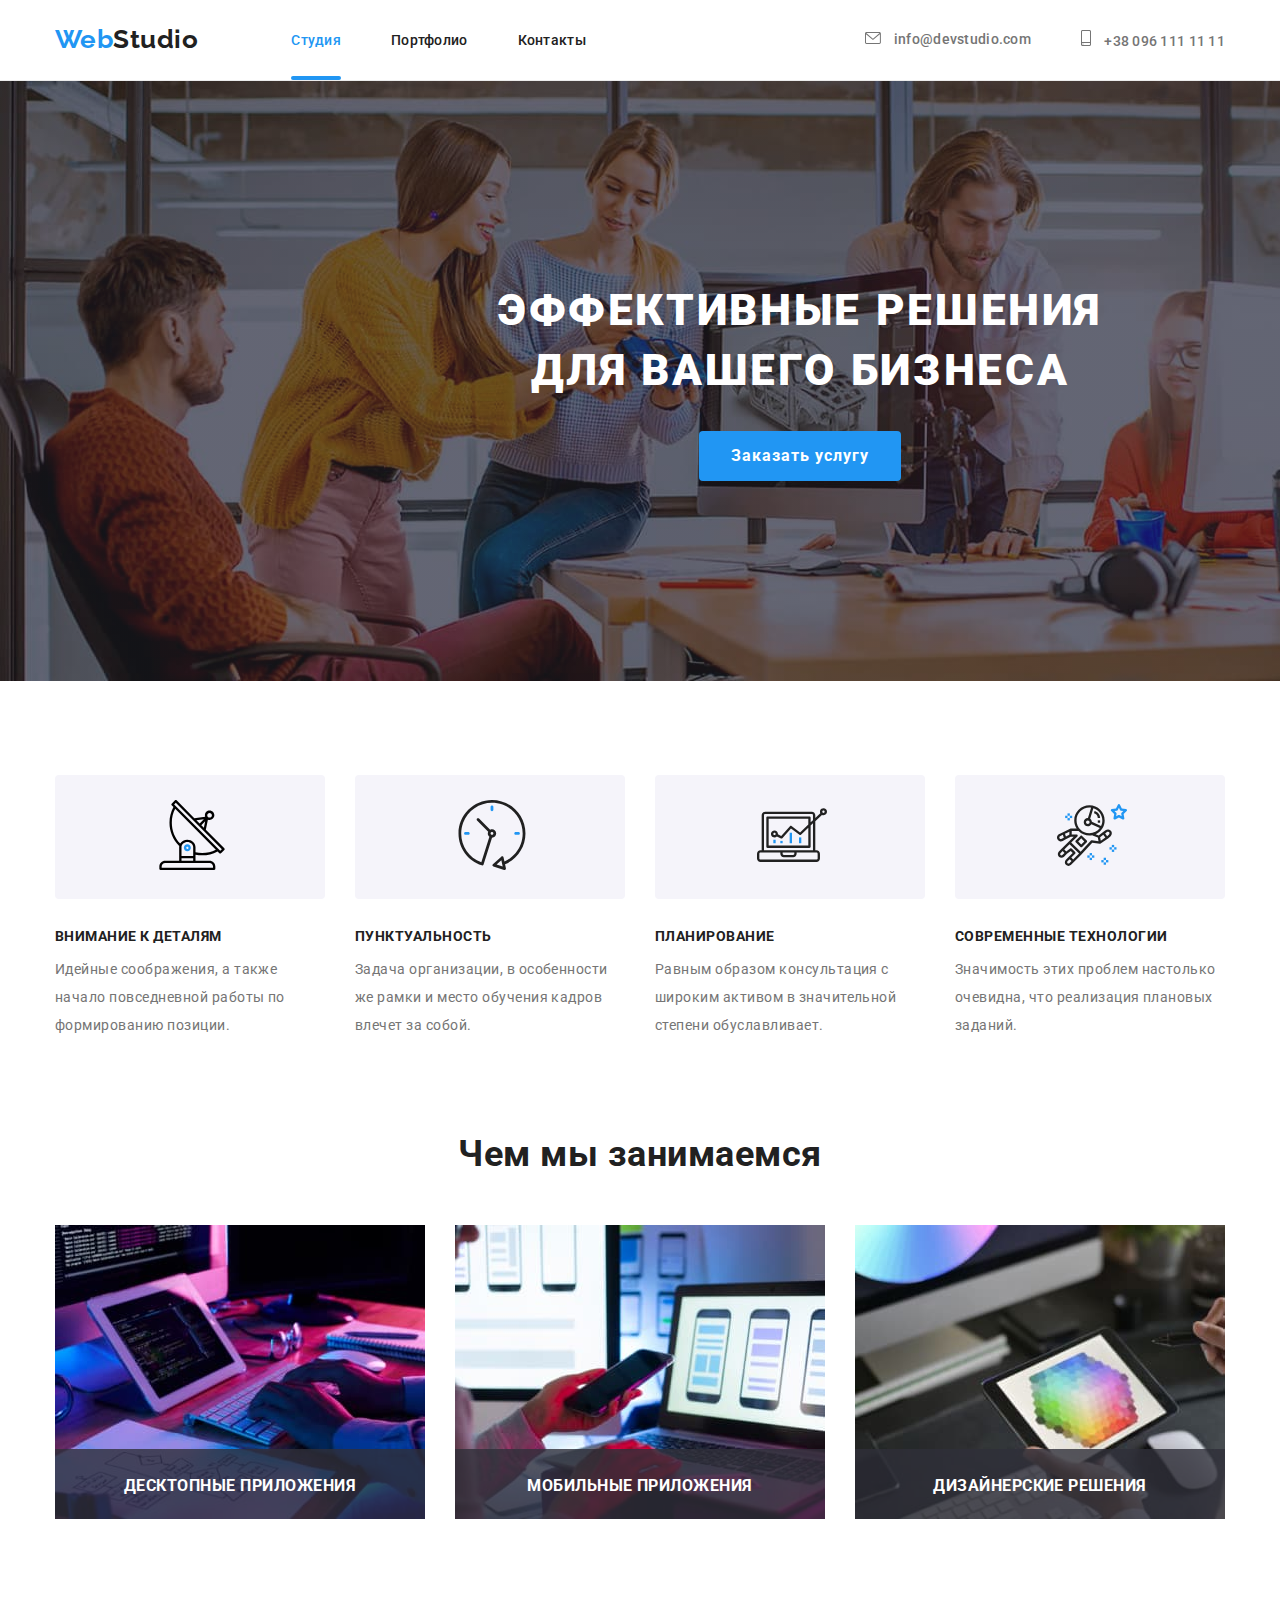
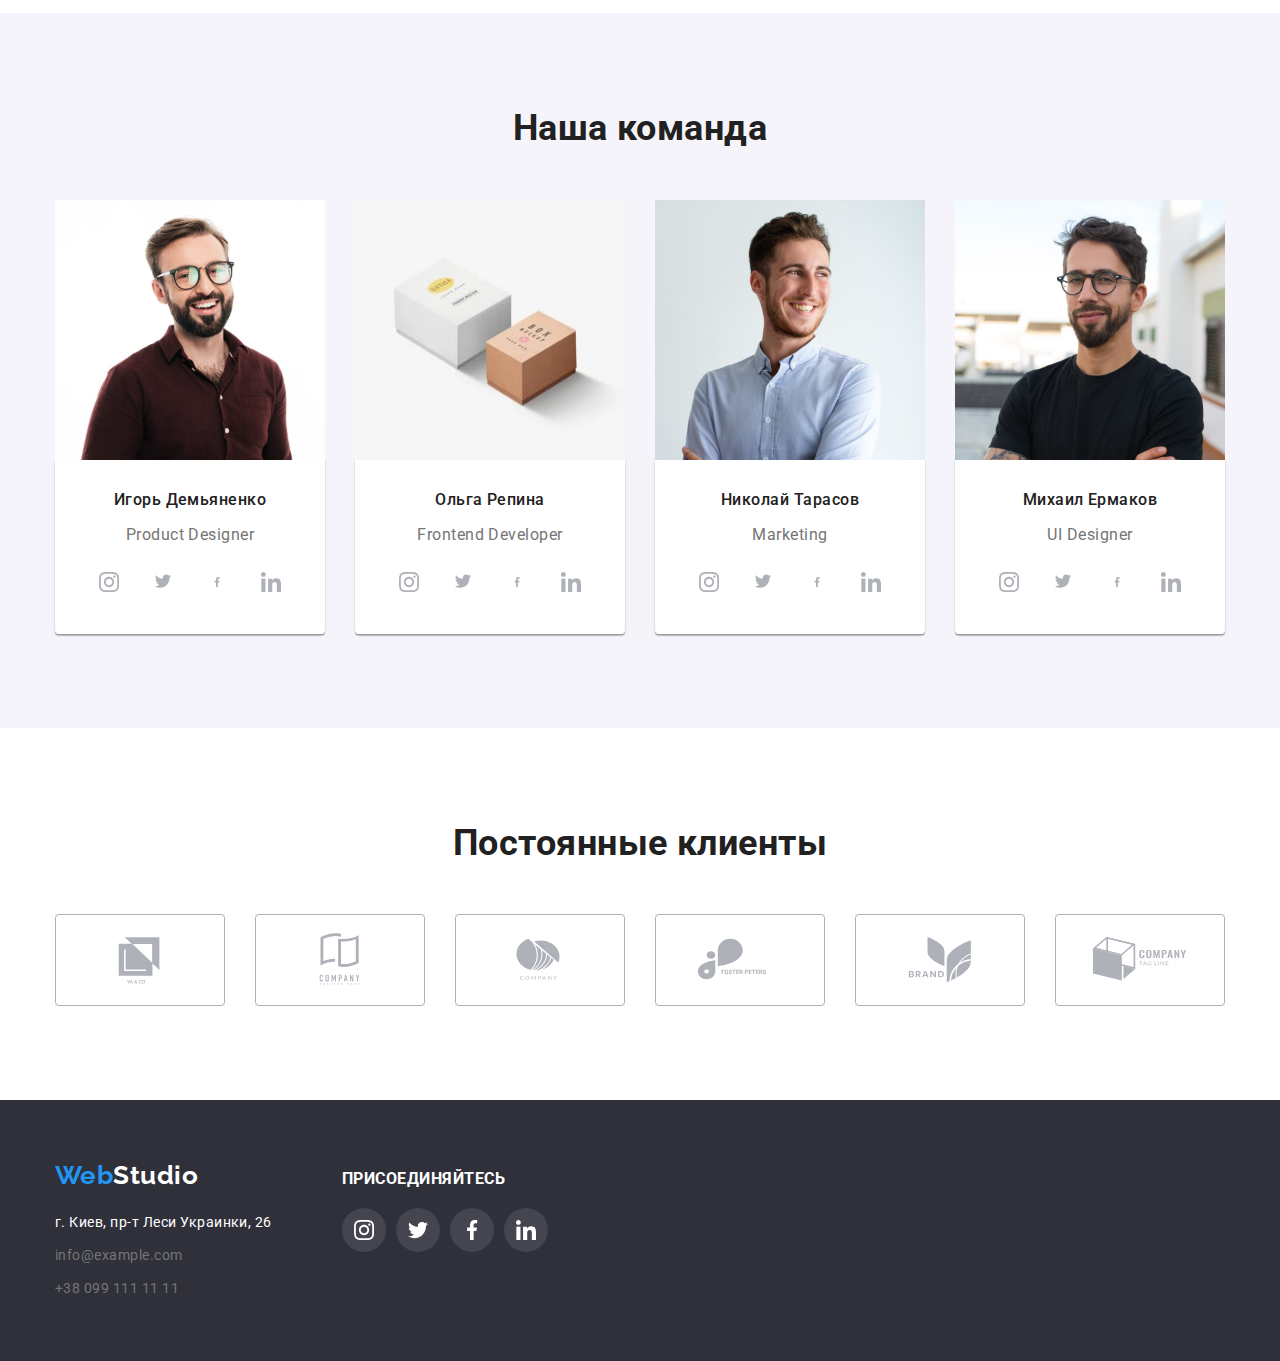
==== index.html @ 7cf3103c "Begin h/w5" ====
<!DOCTYPE html>
<html lang="ru">
  <head>
    <meta charset="UTF-8" />
    <meta http-equiv="X-UA-Compatible" content="IE=edge" />
    <meta name="viewport" content="width=device-width, initial-scale=1.0" />
    <title>Студия</title>
    <link rel="preconnect" href="https://fonts.googleapis.com" />
    <link rel="preconnect" href="https://fonts.gstatic.com" crossorigin />
    <link
      href="https://fonts.googleapis.com/css2?family=Raleway:wght@700&family=Roboto:wght@400;500;700;900&display=swap"
      rel="stylesheet"
    />
    <link
      rel="stylesheet"
      href="https://cdn.jsdelivr.net/npm/modern-normalize@1.1.0/modern-normalize.min.css"
    />
    <link rel="stylesheet" href="./css/styles.css" />
  </head>
  <body class="page">
    <!-- Шапка -->
    <header class="page-header">
      <div class="container header-content">
        <a lang="en" href="./index.html" class="logo"
          >Web<span class="logo-header">Studio</span></a
        >
        <nav class="main-nav">
          <ul class="site-nav">
            <li class="item">
              <a href="./index.html" class="link animation current">Студия</a>
            </li>
            <li class="item">
              <a href="./portfolio.html" class="link animation">Портфолио</a>
            </li>
            <li class="item"><a href="" class="link animation">Контакты</a></li>
          </ul>
        </nav>
        <ul class="contacts list">
          <li class="item">
            <a
              href="mailto:info@devstudio.com"
              class="contacts-header animation"
            >
              <svg class="contacts-header-svg" width="16" height="12">
                <use
                  href="./images/svg/symbol-defs.svg#icon-envelope-hover-1"
                ></use>
              </svg>
              info@devstudio.com</a
            >
          </li>
          <li class="item contacts-link">
            <a href="tel:+380961111111" class="contacts-header animation">
              <svg class="contacts-header-svg" width="10" height="16">
                <use href="images/svg/symbol-defs.svg#icon-smartphone-1"></use>
              </svg>
              +38 096 111 11 11</a
            >
          </li>
        </ul>
      </div>
    </header>
    <main>
      <section class="section hero">
        <div class="container container-hero">
          <h1 class="hero-title">
            Эффективные решения <br />
            для вашего бизнеса
          </h1>
          <button type="button" class="button primary">Заказать услугу</button>
        </div>
      </section>
      <section class="section section-features">
        <div class="container">
          <h2 class="section-title visually-hidden">Чем мы занимаемся</h2>
          <ul class="features-list">
            <li class="features-list-item">
              <div class="features-icon">
                <svg class="features-icon-image">
                  <use href="./images/svg/symbol-defs.svg#icon-antenna-1"></use>
                </svg>
              </div>
              <h3 class="features-title">Внимание к деталям</h3>
              <p class="features-description">
                Идейные соображения, а также начало повседневной работы по
                формированию позиции.
              </p>
            </li>
            <li class="features-list-item">
              <div class="features-icon">
                <svg class="features-icon-image">
                  <use href="./images/svg/symbol-defs.svg#icon-clock-1"></use>
                </svg>
              </div>
              <h3 class="features-title">Пунктуальность</h3>
              <p class="features-description">
                Задача организации, в особенности же рамки и место обучения
                кадров влечет за собой.
              </p>
            </li>
            <li class="features-list-item">
              <div class="features-icon">
                <svg class="features-icon-image">
                  <use href="./images/svg/symbol-defs.svg#icon-diagram-1"></use>
                </svg>
              </div>
              <h3 class="features-title">Планирование</h3>
              <p class="features-description">
                Равным образом консультация с широким активом в значительной
                степени обуславливает.
              </p>
            </li>
            <li class="features-list-item">
              <div class="features-icon">
                <svg class="features-icon-image">
                  <use
                    href="./images/svg/symbol-defs.svg#icon-astronaut-1"
                  ></use>
                </svg>
              </div>
              <h3 class="features-title">Современные технологии</h3>
              <p class="features-description">
                Значимость этих проблем настолько очевидна, что реализация
                плановых заданий.
              </p>
            </li>
          </ul>
        </div>
      </section>
      <section class="section">
        <div class="container">
          <h2 class="section-title">Чем мы занимаемся</h2>
          <ul class="images-list">
            <li class="images-list-item">
              <img
                src="./images/jpeg/img.jpg"
                alt="Печать на клавиатуре"
                width="370"
                height="294"
              />
              <p class="images-list-description">Десктопные приложения</p>
            </li>
            <li class="images-list-item">
              <img
                src="./images/jpeg/img(1).jpg"
                alt="Айфон"
                width="370"
                height="294"
              />
              <p class="images-list-description">Мобильные приложения</p>
            </li>
            <li class="images-list-item">
              <img
                src="./images/jpeg/img(2).jpg"
                alt="Айпад"
                width="370"
                height="294"
              />
              <p class="images-list-description">Дизайнерские решения</p>
            </li>
          </ul>
        </div>
      </section>
      <section class="section section-workers">
        <div class="container">
          <h2 class="section-title">Наша команда</h2>
          <ul class="team-list">
            <li class="team-list-item">
              <img
                src="./images/jpeg/img(3).jpg"
                alt="Фото мужчины"
                width="270"
              />
              <div class="team-item">
                <h3 class="team-title">Игорь Демьяненко</h3>
                <p class="team-description">Product Designer</p>
                <ul class="socials-list">
                  <li class="socials-item">
                    <a class="socials-link" href="">
                      <svg
                        class="socials-description animation"
                        width="20"
                        height="20"
                      >
                        <use
                          href="images/svg/symbol-defs.svg#icon-instagram-2"
                        ></use>
                      </svg>
                    </a>
                  </li>
                  <li class="socials-item">
                    <a class="socials-link" href="">
                      <svg
                        class="socials-description animation"
                        width="20"
                        height="16.25"
                      >
                        <use
                          href="images/svg/symbol-defs.svg#icon-twitter-1"
                        ></use>
                      </svg>
                    </a>
                  </li>
                  <li class="socials-item">
                    <a class="socials-link" href="">
                      <svg
                        class="socials-description animation"
                        width="10"
                        height="20"
                      >
                        <use
                          href="images/svg/symbol-defs.svg#icon-facebook-1"
                        ></use>
                      </svg>
                    </a>
                  </li>
                  <li class="socials-item">
                    <a class="socials-link" href="">
                      <svg
                        class="socials-description animation"
                        width="20"
                        height="20"
                      >
                        <use
                          href="images/svg/symbol-defs.svg#icon-linkedin-1"
                        ></use>
                      </svg>
                    </a>
                  </li>
                </ul>
              </div>
            </li>
            <li class="team-list-item">
              <img
                src="./images/jpeg/img4.jpg"
                alt="Фото женщины"
                width="270"
                height="260"
              />
              <div class="team-item">
                <h3 class="team-title">Ольга Репина</h3>
                <p class="team-description">Frontend Developer</p>
                <ul class="socials-list">
                  <li class="socials-item">
                    <a class="socials-link" href="">
                      <svg
                        class="socials-description animation"
                        width="20"
                        height="20"
                      >
                        <use
                          href="images/svg/symbol-defs.svg#icon-instagram-2"
                        ></use>
                      </svg>
                    </a>
                  </li>
                  <li class="socials-item">
                    <a class="socials-link" href="">
                      <svg
                        class="socials-description animation"
                        width="20"
                        height="16.25"
                      >
                        <use
                          href="images/svg/symbol-defs.svg#icon-twitter-1"
                        ></use>
                      </svg>
                    </a>
                  </li>
                  <li class="socials-item">
                    <a class="socials-link" href="">
                      <svg
                        class="socials-description animation"
                        width="10"
                        height="20"
                      >
                        <use
                          href="images/svg/symbol-defs.svg#icon-facebook-1"
                        ></use>
                      </svg>
                    </a>
                  </li>
                  <li class="socials-item">
                    <a class="socials-link" href="">
                      <svg
                        class="socials-description animation"
                        width="20"
                        height="20"
                      >
                        <use
                          href="images/svg/symbol-defs.svg#icon-linkedin-1"
                        ></use>
                      </svg>
                    </a>
                  </li>
                </ul>
              </div>
            </li>
            <li class="team-list-item">
              <img
                src="./images/jpeg/img(5).jpg"
                alt="Фото мужчины"
                width="270"
              />
              <div class="team-item">
                <h3 class="team-title">Николай Тарасов</h3>
                <p class="team-description">Marketing</p>
                <ul class="socials-list">
                  <li class="socials-item">
                    <a class="socials-link" href="">
                      <svg
                        class="socials-description animation"
                        width="20"
                        height="20"
                      >
                        <use
                          href="images/svg/symbol-defs.svg#icon-instagram-2"
                        ></use>
                      </svg>
                    </a>
                  </li>
                  <li class="socials-item">
                    <a class="socials-link" href="">
                      <svg
                        class="socials-description animation"
                        width="20"
                        height="16.25"
                      >
                        <use
                          href="images/svg/symbol-defs.svg#icon-twitter-1"
                        ></use>
                      </svg>
                    </a>
                  </li>
                  <li class="socials-item">
                    <a class="socials-link" href="">
                      <svg
                        class="socials-description animation"
                        width="10"
                        height="20"
                      >
                        <use
                          href="images/svg/symbol-defs.svg#icon-facebook-1"
                        ></use>
                      </svg>
                    </a>
                  </li>
                  <li class="socials-item">
                    <a class="socials-link" href="">
                      <svg
                        class="socials-description animation"
                        width="20"
                        height="20"
                      >
                        <use
                          href="images/svg/symbol-defs.svg#icon-linkedin-1"
                        ></use>
                      </svg>
                    </a>
                  </li>
                </ul>
              </div>
            </li>
            <li class="team-list-item">
              <img
                src="./images/jpeg/img(6).jpg"
                alt="Фото мужчины"
                width="270"
              />
              <div class="team-item">
                <h3 class="team-title">Михаил Ермаков</h3>
                <p class="team-description">UI Designer</p>
                <ul class="socials-list">
                  <li class="socials-item">
                    <a class="socials-link" href="">
                      <svg
                        class="socials-description animation"
                        width="20"
                        height="20"
                      >
                        <use
                          href="images/svg/symbol-defs.svg#icon-instagram-2"
                        ></use>
                      </svg>
                    </a>
                  </li>
                  <li class="socials-item">
                    <a class="socials-link" href="">
                      <svg
                        class="socials-description animation"
                        width="20"
                        height="16.25"
                      >
                        <use
                          href="images/svg/symbol-defs.svg#icon-twitter-1"
                        ></use>
                      </svg>
                    </a>
                  </li>
                  <li class="socials-item">
                    <a class="socials-link" href="">
                      <svg
                        class="socials-description animation"
                        width="10"
                        height="20"
                      >
                        <use
                          href="images/svg/symbol-defs.svg#icon-facebook-1"
                        ></use>
                      </svg>
                    </a>
                  </li>
                  <li class="socials-item">
                    <a class="socials-link" href="">
                      <svg
                        class="socials-description animation"
                        width="20"
                        height="20"
                      >
                        <use
                          href="images/svg/symbol-defs.svg#icon-linkedin-1"
                        ></use>
                      </svg>
                    </a>
                  </li>
                </ul>
              </div>
            </li>
          </ul>
        </div>
      </section>
      <section class="section section-clients">
        <div class="container">
          <h2 class="section-title">Постоянные клиенты</h2>
          <ul class="clients-list">
            <li class="clients-item">
              <svg class="clients-item-logo animation">
                <use href="./images/svg/symbol-defs.svg#icon-Logo"></use>
              </svg>
            </li>
            <li class="clients-item">
              <svg class="clients-item-logo animation">
                <use href="./images/svg/symbol-defs.svg#icon-Logo-2"></use>
              </svg>
            </li>
            <li class="clients-item">
              <svg class="clients-item-logo animation">
                <use href="./images/svg/symbol-defs.svg#icon-Logo-3"></use>
              </svg>
            </li>
            <li class="clients-item">
              <svg class="clients-item-logo animation">
                <use href="./images/svg/symbol-defs.svg#icon-Logo-4"></use>
              </svg>
            </li>
            <li class="clients-item">
              <svg class="clients-item-logo animation">
                <use href="./images/svg/symbol-defs.svg#icon-Logo-5"></use>
              </svg>
            </li>
            <li class="clients-item">
              <svg class="clients-item-logo animation">
                <use href="./images/svg/symbol-defs.svg#icon-Logo-6"></use>
              </svg>
            </li>
          </ul>
        </div>
      </section>
    </main>
    <footer class="page-footer">
      <div class="container footer-container">
        <div class="footer-adress">
          <a lang="en" href="./index.html" class="logo"
            >Web<span class="logo-footer-item">Studio</span></a
          >
          <address>
            <ul class="contacts">
              <li class="contacts-footer-item">
                <a href="" class="contacts-footer animation">
                  <span class="contacts-adress"
                    >г. Киев, пр-т Леси Украинки, 26</span
                  >
                </a>
              </li>
              <li class="contacts-footer-item">
                <a
                  href="mailto:info@example.com"
                  class="contacts-footer animation"
                  >info@example.com</a
                >
              </li>
              <li class="contacts-footer-item">
                <a href="tel:+380991111111" class="contacts-footer animation"
                  >+38 099 111 11 11</a
                >
              </li>
            </ul>
          </address>
        </div>
        <div class="footer-socials">
          <p class="footer-accession">присоединяйтесь</p>
          <ul class="acession-list">
            <li class="acession-list-item">
              <a class="footer-accession-link animation" href="">
                <svg class="acession-list-icon">
                  <use href="images/svg/symbol-defs.svg#icon-instagram-2"></use>
                </svg>
              </a>
            </li>
            <li class="acession-list-item">
              <a class="footer-accession-link animation" href="">
                <svg class="acession-list-icon">
                  <use href="images/svg/symbol-defs.svg#icon-twitter-1"></use>
                </svg>
              </a>
            </li>
            <li class="acession-list-item">
              <a class="footer-accession-link animation" href="">
                <svg class="acession-list-icon">
                  <use href="images/svg/symbol-defs.svg#icon-facebook-1"></use>
                </svg>
              </a>
            </li>
            <li class="acession-list-item">
              <a class="footer-accession-link animation" href="">
                <svg class="acession-list-icon">
                  <use href="images/svg/symbol-defs.svg#icon-linkedin-1"></use>
                </svg>
              </a>
            </li>
          </ul>
        </div>
      </div>
    </footer>
  </body>
</html>
---- css/styles.css ----
/* цвет основного текста #212121 */
/* цвет вторичного текста #757575 */
/* акцент #2196F3 */
/* белый #FFFFFF */
/* цвет фона основной #E5E5E5 */
/* цвет фона вторичный #FFFFFF #2F303A */

:root {
  /* Цвет текста */
  --primary-text-color: #212121;
  --secondary-text-color: #757575;
  --acent-color: #2196f3;
  --primary-white-color: #ffffff;
  /* Цвет фона */
  --primary-bg-color: #e5e5e5;
  --secondary-bg-color: #2f303a;
  --additional-bg-color: #f5f4fa;
  --gradient-color: rgba(47, 48, 58, 0.4);
  --description-bg-color: rgba(47, 48, 58, 0.8);
  --over-bg-color: rgba(33, 150, 243, 0.9);
  /* Цвет кнопок */
  --button-bg-color: #f5f4fa;
  --primary-btn-color: #212121;
  --btn-white-color: #ffffff;
  --btn-acent-color: #2196f3;
  /* Текст */
  --main-font: Roboto, sans-serif;
  --logo-font: Raleway, sans-serif;
  /* цвет иконок */
  --icon-color: #afb1b8;
  --acession-bg-color: rgba(255, 255, 255, 0.1);
}
*,
*::before,
*::after {
  box-sizing: border-box;
}
body {
  color: var(--primary-text-color);
  font-family: var(--main-font);
  letter-spacing: 0.03em;
}
/* Утилиты */
ul {
  list-style: none;
  margin: 0;
  padding: 0;
}
h1,
h2,
h3,
h4,
h5,
h6,
p {
  margin-top: 0;
}
img {
  display: block;
  max-width: 100%;
}
.container {
  width: 1200px;
  padding: 0 15px;
  margin: 0 auto;
  /* outline: 1px solid red; */
}
.visually-hidden {
  position: fixed;
  transform: scale(0);
}
.section {
  padding-top: 94px;
  padding-bottom: 94px;
}
.animation {
  transition-property: transform, opacity, color, fill, box-shadow,
    background-color, border-color;
  transition-duration: 250ms;
  transition-timing-function: cubic-bezier(0.4, 0, 0.2, 1);
}
/* Header */
.header-content {
  display: flex;
  align-items: center;
}
.page-header {
  background-color: var(--primary-white-color);
  border-bottom: 1px solid #ececec;
}

.main-nav {
  display: flex;
}

.logo {
  color: var(--acent-color);
  font-family: var(--logo-font);
  font-weight: bold;
  font-size: 26px;
  line-height: 1.2;
  text-decoration: none;
}
.logo:hover,
.logo:focus {
  color: var(--acent-color);
}
.logo-header {
  color: var(--primary-text-color);
}
/* Navigation */
.site-nav {
  display: flex;
  margin-left: 93px;
}
.site-nav .item {
  margin-right: 50px;
}
.site-nav .item:last-child {
  margin-right: 0;
}
.site-nav .link {
  position: relative;
  display: block;
  padding: 32px 0;

  color: var(--primary-text-color);
  font-weight: 500;
  font-size: 14px;
  line-height: 1.15;
  letter-spacing: 0.02em;
  text-decoration: none;
}

.site-nav .link.current::after {
  content: "";
  position: absolute;
  left: 0;
  bottom: 0;
  display: block;

  width: 100%;
  height: 4px;

  background-color: var(--acent-color);
  border-radius: 4px;
}
.site-nav .link:hover,
.site-nav .link:focus,
.site-nav .link.current {
  color: var(--acent-color);
}

/* Сontacts */
.contacts.list {
  display: flex;
  margin-left: auto;
}
.contacts .item + .item {
  margin-left: 50px;
}
.contacts a {
  color: var(--secondary-text-color);
  text-decoration: none;
}
.contacts a:hover,
.contacts a:focus {
  color: var(--acent-color);
  fill: var(--acent-color);
}
.contacts-header {
  font-weight: 500;
  font-size: 14px;
  line-height: 1.15;
  letter-spacing: 0.02em;
}
.contacts-header-svg {
  margin-right: 10px;
  fill: var(--secondary-text-color);
}
.contacts-header-svg:hover,
.contacts-header-svg:focus {
  color: var(--acent-color);
  fill: var(--acent-color);
}

/* Hero */
.hero {
  padding: 200px 0;
  background-color: var(--secondary-bg-color);
  text-align: center;
  width: 1600px;
  margin-left: auto;
  margin-right: auto;
  background-image: linear-gradient(
      var(--gradient-color),
      var(--gradient-color)
    ),
    url(../images/jpeg/Imgbg\(1\).jpg);
  background-repeat: no-repeat;
  background-position: center;
}

.hero-title {
  margin-bottom: 30px;
  color: var(--primary-white-color);
  font-weight: 900;
  font-size: 44px;
  line-height: 1.36;
  text-align: center;
  letter-spacing: 0.06em;
  text-transform: uppercase;
}
/* What we do */
.section-features {
  padding-bottom: 0;
}
.features-list {
  display: flex;
}
.features-icon {
  display: block;
  padding: 25px 102px;
  margin-bottom: 30px;
  background-color: var(--additional-bg-color);
  border-radius: 4px;
}
.features-icon-image {
  width: 70px;
  height: 70px;
}
.features-list-item {
  width: 270px;
  margin-right: 30px;
  margin-bottom: 0;
}

.features-list-item:nth-child(4n) {
  margin-right: 0;
}

.section-title {
  margin-bottom: 50px;
  color: var(--primary-text-color);
  font-weight: bold;
  font-size: 36px;
  line-height: 1.17;
  text-align: center;
}
.features-title {
  margin-bottom: 10px;
  color: var(--primary-text-color);
  font-weight: bold;
  font-size: 14px;
  line-height: 1.14;
  text-transform: uppercase;
}
.features-description {
  margin-bottom: 0;
  line-height: 2;
  font-size: 14px;
  color: var(--secondary-text-color);
}
/* Images */
.images-list {
  display: flex;
}
.images-list-item {
  position: relative;
  margin-right: 30px;
}
.images-list-item:nth-child(3n) {
  margin-right: 0;
}

.images-list-description {
  position: absolute;
  bottom: 0;
  left: 0;

  padding: 27px 0;
  text-align: center;
  margin: 0;

  width: 370px;
  height: 70px;
  font-weight: 700;
  font-size: 16px;
  line-height: 1.19;
  text-transform: uppercase;

  color: var(--primary-white-color);
  background-color: var(--description-bg-color);
}
/* Team */
.section-workers {
  background-color: var(--additional-bg-color);
}
.team-list {
  display: flex;
}

.team-list-item {
  width: 270px;
  margin-right: 30px;
  background-color: var(--primary-white-color);
  text-align: center;
}

.team-list-item:nth-child(4n) {
  margin-right: 0;
}
.team-item {
  padding-top: 30px;
  padding-bottom: 30px;
  box-shadow: 0px 1px 3px rgba(0, 0, 0, 0.12), 0px 1px 1px rgba(0, 0, 0, 0.14),
    0px 2px 1px rgba(0, 0, 0, 0.2);
  border-radius: 0px 0px 4px 4px;
}

.team-title {
  margin-bottom: 10px;

  color: var(--primary-text-color);
  font-weight: 500;
  font-size: 16px;
  line-height: 1.19;
}
.team-description {
  margin: 16px;
  color: var(--secondary-text-color);
  font-size: 16px;
  line-height: 1.19;
}
.socials-list {
  display: flex;
  justify-content: center;
}
.socials-item:not(:last-child) {
  margin-right: 10px;
}
.socials-link {
  width: 44px;
  height: 44px;
  display: flex;
  justify-content: center;
  align-items: center;
  border-radius: 50%;
}
.socials-link:hover,
.socials-link:focus {
  background-color: var(--acent-color);
}
.socials-description {
  fill: var(--icon-color);
}
.socials-link:hover .socials-description,
.socials-link:focus .socials-description {
  fill: var(--primary-white-color);
}
/* Секция клиенты */
.clients-list {
  display: flex;
}

.clients-item {
  display: flex;
  justify-content: center;
  align-items: center;

  width: 170px;
  height: 92px;
  margin-right: 30px;

  fill: var(--icon-color);
  border: 1px solid var(--icon-color);
  border-radius: 4px;
}

.clients-item:nth-child(6n) {
  margin-right: 0;
}

.clients-item:hover,
.clients-item:focus {
  border-color: var(--acent-color);
  cursor: pointer;
}

.clients-item:hover .clients-item-logo,
.clients-item:focus .clients-item-logo {
  fill: var(--acent-color);
}

.clients-item-logo {
  width: 106px;
  height: 60px;
}

/* Footer */
.page-footer {
  background-color: var(--secondary-bg-color);
  padding: 60px 0;
}
.footer-container {
  display: flex;
  align-items: baseline;
}
.acession-list {
  display: flex;
}

.footer-accession {
  margin-bottom: 20px;
  font-weight: 700;
  text-transform: uppercase;
  color: var(--primary-white-color);
  line-height: 1.17;
}

.footer-socials {
  margin-left: 70px;
}
.footer-accession-link {
  width: 44px;
  height: 44px;
  display: flex;
  justify-content: center;
  align-items: center;

  background-color: var(--acession-bg-color);
  border-radius: 50%;
}

.footer-accession-link:hover,
.footer-accession-link:focus {
  background-color: var(--acent-color);
}

.acession-list-icon {
  width: 20px;
  height: 20px;
  fill: var(--primary-white-color);
}

.acession-list-item {
  margin-right: 10px;
}
.acession-list-item:nth-child(4n) {
  margin-right: 0;
}

.page-footer .logo {
  margin-bottom: 20px;
  display: block;
}
.logo-footer-item {
  color: var(--primary-white-color);
}
.contacts-adress {
  color: var(--primary-white-color);
}
.contacts-footer {
  display: block;
  color: rgba(255, 255, 255, 0.6);
  font-style: normal;
  font-size: 14px;
  line-height: 1.71;
}

.contacts-footer-item {
  margin-bottom: 9px;
}
.contacts-footer-item:last-child {
  margin-bottom: 0px;
}
/* Button */

.button {
  border: 1px solid transparent;
  color: var(--primary-btn-color);
  background-color: var(--button-bg-color);
  font-family: inherit;
  cursor: pointer;
  font-size: 16px;
  text-decoration: none;
  border: none;
}
.button.primary {
  border-radius: 4px;
  padding: 10px 32px;

  color: var(--btn-white-color);
  background-color: var(--btn-acent-color);
  font-weight: bold;
  line-height: 1.89;
  text-align: center;
  letter-spacing: 0.06em;
}

.button.secondary {
  border-radius: 4px;
  padding: 6px 22px;

  font-weight: 500;
  line-height: 1.62;
  letter-spacing: 0, 03em;
}
.button.secondary:hover,
.button.secondary:focus {
  color: var(--btn-white-color);
  background-color: var(--btn-acent-color);
  box-shadow: 0px 3px 1px rgba(0, 0, 0, 0.1), 0px 1px 2px rgba(0, 0, 0, 0.08),
    0px 2px 2px rgba(0, 0, 0, 0.12);
}

.button-filter {
  display: flex;
  justify-content: center;

  margin-bottom: 50px;
}
.button-filter-item {
  margin-right: 8px;
}

.button-filter-item:nth-child(5n) {
  margin-right: 0;
}

/* Portfolio main*/
.section-list {
  display: flex;
  flex-wrap: wrap;
}
.section-item {
  width: calc((100% - 60px) / 3);
  margin-right: 30px;
  margin-bottom: 30px;
  border-bottom: 1px solid #eeeeee;
}
.section-item:nth-child(3n) {
  margin-right: 0;
}
.section-item:nth-last-child(-n + 3) {
  margin-bottom: 0;
}
.section-item:hover,
.section-item:focus {
  box-shadow: 0px 1px 1px rgba(0, 0, 0, 0.12), 0px 4px 4px rgba(0, 0, 0, 0.06),
    1px 4px 6px rgba(0, 0, 0, 0.16);
}
.section-link {
  text-decoration: none;
  display: block;
}
.section-link-title {
  margin-bottom: 4px;
  color: var(--primary-text-color);
  font-weight: 700;
  font-size: 18px;
  line-height: 36px;
  letter-spacing: 0.06em;
}

.container-description {
  padding: 20px 24px 20px 24px;
  background: var(--primary-white-color);
}
.description-meaning {
  margin-bottom: 0px;
  color: var(--secondary-text-color);
  font-size: 16px;
  line-height: 1.87;
}
/* Portfolio overlay */
.portfolio-overlay {
  position: relative;
  overflow: hidden;
}

.overlay-item {
  position: absolute;
  top: 100%;
  left: 0;

  width: 100%;
  height: 100%;

  display: flex;
  justify-content: center;
  align-items: center;

  background-color: var(--over-bg-color);
}

.section-link:hover .overlay-item,
.section-link:focus .overlay-item {
  transform: translatey(-100%);
}
.overlay-item-description {
  padding: 24px;
  color: var(--primary-white-color);
  font-size: 18px;
  line-height: 1.55;
  font-weight: 400;
}
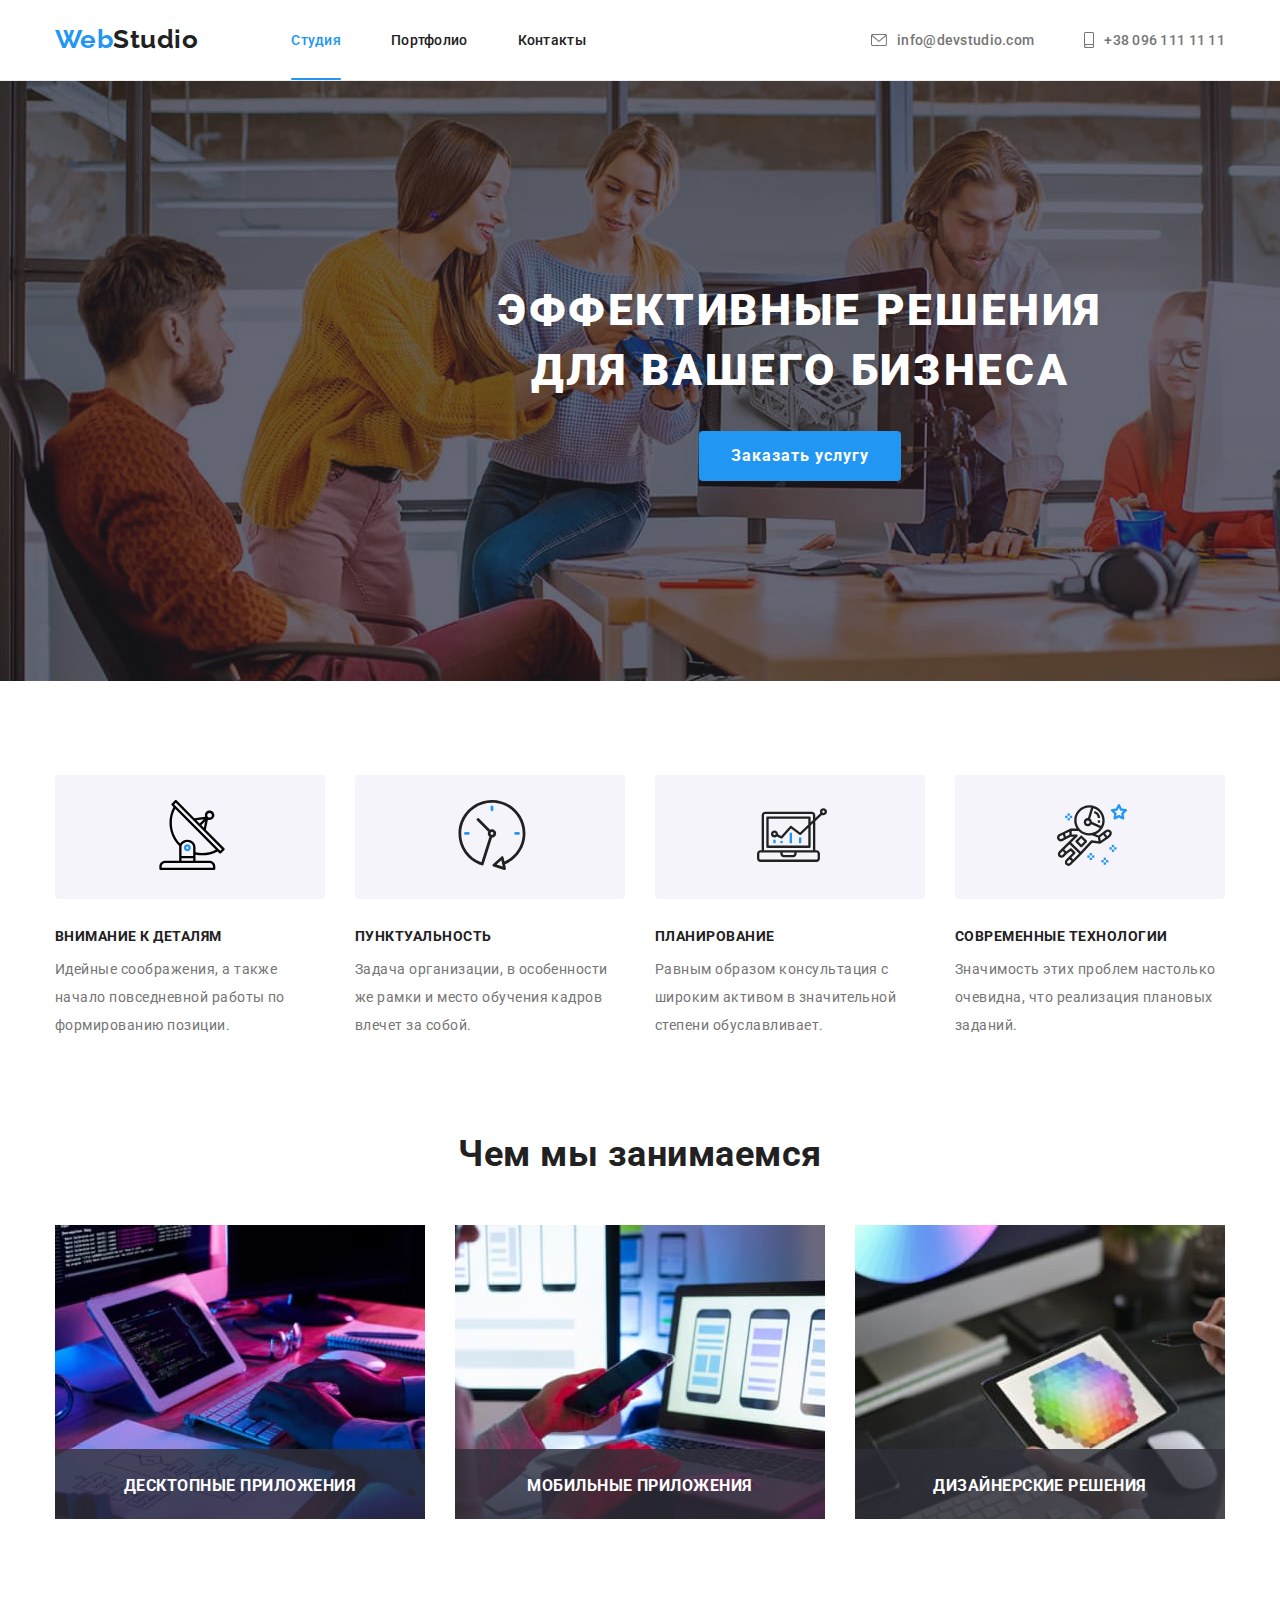
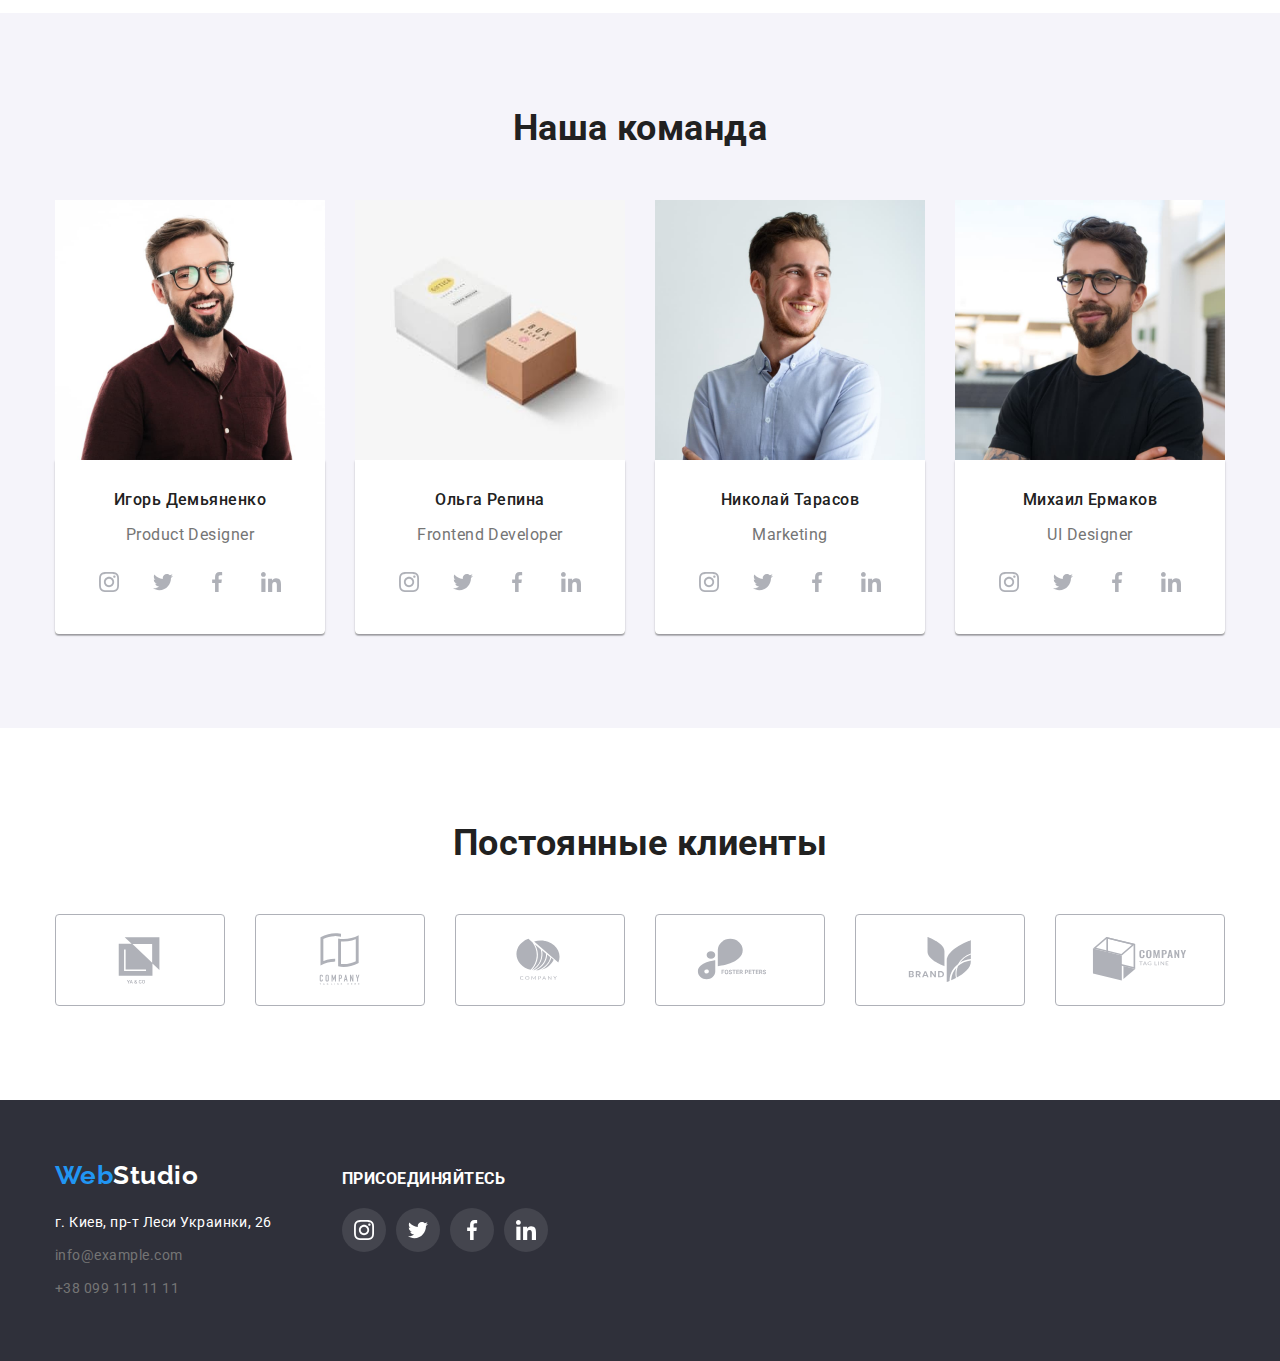
==== commit 693b8ba7: "Сontinuation h/w5" ====
--- a/index.html
+++ b/index.html
@@ -176,46 +176,100 @@
                 <p class="team-description">Product Designer</p>
                 <ul class="socials-list">
                   <li class="socials-item">
-                    <a class="socials-link" href="">
+                    <a class="socials-link animation" aria-label="" href="">
+                      <svg class="socials-description" width="20" height="20">
+                        <use
+                          href="images/svg/symbol-defs.svg#icon-instagram-2"
+                        ></use>
+                      </svg>
+                    </a>
+                  </li>
+                  <li class="socials-item">
+                    <a class="socials-link animation" aria-label="" href="">
+                      <svg class="socials-description" width="20" height="20">
+                        <use
+                          href="images/svg/symbol-defs.svg#icon-twitter-1"
+                        ></use>
+                      </svg>
+                    </a>
+                  </li>
+                  <li class="socials-item">
+                    <a class="socials-link animation" aria-label="" href="">
+                      <svg class="socials-description" width="20" height="20">
+                        <use
+                          href="images/svg/symbol-defs.svg#icon-facebook-1"
+                        ></use>
+                      </svg>
+                    </a>
+                  </li>
+                  <li class="socials-item">
+                    <a class="socials-link animation" aria-label="" href="">
+                      <svg class="socials-description" width="20" height="20">
+                        <use
+                          href="images/svg/symbol-defs.svg#icon-linkedin-1"
+                        ></use>
+                      </svg>
+                    </a>
+                  </li>
+                </ul>
+              </div>
+            </li>
+            <li class="team-list-item">
+              <img
+                src="./images/jpeg/img4.jpg"
+                alt="Фото женщины"
+                width="270"
+                height="260"
+              />
+              <div class="team-item">
+                <h3 class="team-title">Ольга Репина</h3>
+                <p class="team-description">Frontend Developer</p>
+                <ul class="socials-list">
+                  <li class="socials-item">
+                    <a
+                      class="socials-link animation"
+                      aria-label="Instagram"
+                      href=""
+                    >
+                      <svg class="socials-description" width="20" height="20">
+                        <use
+                          href="images/svg/symbol-defs.svg#icon-instagram-2"
+                        ></use>
+                      </svg>
+                    </a>
+                  </li>
+                  <li class="socials-item">
+                    <a
+                      class="socials-link animation"
+                      aria-label="TTwitter"
+                      href=""
+                    >
+                      <svg class="socials-description" width="20" height="20">
+                        <use
+                          href="images/svg/symbol-defs.svg#icon-twitter-1"
+                        ></use>
+                      </svg>
+                    </a>
+                  </li>
+                  <li class="socials-item">
+                    <a
+                      class="socials-link animation"
+                      aria-label="Facebook"
+                      href=""
+                    >
                       <svg
                         class="socials-description animation"
                         width="20"
                         height="20"
                       >
                         <use
-                          href="images/svg/symbol-defs.svg#icon-instagram-2"
-                        ></use>
-                      </svg>
-                    </a>
-                  </li>
-                  <li class="socials-item">
-                    <a class="socials-link" href="">
-                      <svg
-                        class="socials-description animation"
-                        width="20"
-                        height="16.25"
-                      >
-                        <use
-                          href="images/svg/symbol-defs.svg#icon-twitter-1"
-                        ></use>
-                      </svg>
-                    </a>
-                  </li>
-                  <li class="socials-item">
-                    <a class="socials-link" href="">
-                      <svg
-                        class="socials-description animation"
-                        width="10"
-                        height="20"
-                      >
-                        <use
                           href="images/svg/symbol-defs.svg#icon-facebook-1"
                         ></use>
                       </svg>
                     </a>
                   </li>
                   <li class="socials-item">
-                    <a class="socials-link" href="">
+                    <a class="socials-link" href="" aria-label="LinkedIn">
                       <svg
                         class="socials-description animation"
                         width="20"
@@ -232,127 +286,61 @@
             </li>
             <li class="team-list-item">
               <img
-                src="./images/jpeg/img4.jpg"
-                alt="Фото женщины"
+                src="./images/jpeg/img(5).jpg"
+                alt="Фото мужчины"
                 width="270"
-                height="260"
               />
               <div class="team-item">
-                <h3 class="team-title">Ольга Репина</h3>
-                <p class="team-description">Frontend Developer</p>
+                <h3 class="team-title">Николай Тарасов</h3>
+                <p class="team-description">Marketing</p>
                 <ul class="socials-list">
                   <li class="socials-item">
-                    <a class="socials-link" href="">
+                    <a
+                      class="socials-link animation"
+                      href=""
+                      aria-label="Instagram"
+                    >
+                      <svg class="socials-description" width="20" height="20">
+                        <use
+                          href="images/svg/symbol-defs.svg#icon-instagram-2"
+                        ></use>
+                      </svg>
+                    </a>
+                  </li>
+                  <li class="socials-item">
+                    <a
+                      class="socials-link animation"
+                      href=""
+                      aria-label="Twitter"
+                    >
+                      <svg class="socials-description" width="20" height="20">
+                        <use
+                          href="images/svg/symbol-defs.svg#icon-twitter-1"
+                        ></use>
+                      </svg>
+                    </a>
+                  </li>
+                  <li class="socials-item">
+                    <a
+                      class="socials-link animation"
+                      href=""
+                      aria-label="Facebook"
+                    >
+                      <svg class="socials-description" width="20" height="20">
+                        <use
+                          href="images/svg/symbol-defs.svg#icon-facebook-1"
+                        ></use>
+                      </svg>
+                    </a>
+                  </li>
+                  <li class="socials-item">
+                    <a class="socials-link" href="" aria-label="LinkedIn">
                       <svg
                         class="socials-description animation"
                         width="20"
                         height="20"
                       >
                         <use
-                          href="images/svg/symbol-defs.svg#icon-instagram-2"
-                        ></use>
-                      </svg>
-                    </a>
-                  </li>
-                  <li class="socials-item">
-                    <a class="socials-link" href="">
-                      <svg
-                        class="socials-description animation"
-                        width="20"
-                        height="16.25"
-                      >
-                        <use
-                          href="images/svg/symbol-defs.svg#icon-twitter-1"
-                        ></use>
-                      </svg>
-                    </a>
-                  </li>
-                  <li class="socials-item">
-                    <a class="socials-link" href="">
-                      <svg
-                        class="socials-description animation"
-                        width="10"
-                        height="20"
-                      >
-                        <use
-                          href="images/svg/symbol-defs.svg#icon-facebook-1"
-                        ></use>
-                      </svg>
-                    </a>
-                  </li>
-                  <li class="socials-item">
-                    <a class="socials-link" href="">
-                      <svg
-                        class="socials-description animation"
-                        width="20"
-                        height="20"
-                      >
-                        <use
-                          href="images/svg/symbol-defs.svg#icon-linkedin-1"
-                        ></use>
-                      </svg>
-                    </a>
-                  </li>
-                </ul>
-              </div>
-            </li>
-            <li class="team-list-item">
-              <img
-                src="./images/jpeg/img(5).jpg"
-                alt="Фото мужчины"
-                width="270"
-              />
-              <div class="team-item">
-                <h3 class="team-title">Николай Тарасов</h3>
-                <p class="team-description">Marketing</p>
-                <ul class="socials-list">
-                  <li class="socials-item">
-                    <a class="socials-link" href="">
-                      <svg
-                        class="socials-description animation"
-                        width="20"
-                        height="20"
-                      >
-                        <use
-                          href="images/svg/symbol-defs.svg#icon-instagram-2"
-                        ></use>
-                      </svg>
-                    </a>
-                  </li>
-                  <li class="socials-item">
-                    <a class="socials-link" href="">
-                      <svg
-                        class="socials-description animation"
-                        width="20"
-                        height="16.25"
-                      >
-                        <use
-                          href="images/svg/symbol-defs.svg#icon-twitter-1"
-                        ></use>
-                      </svg>
-                    </a>
-                  </li>
-                  <li class="socials-item">
-                    <a class="socials-link" href="">
-                      <svg
-                        class="socials-description animation"
-                        width="10"
-                        height="20"
-                      >
-                        <use
-                          href="images/svg/symbol-defs.svg#icon-facebook-1"
-                        ></use>
-                      </svg>
-                    </a>
-                  </li>
-                  <li class="socials-item">
-                    <a class="socials-link" href="">
-                      <svg
-                        class="socials-description animation"
-                        width="20"
-                        height="20"
-                      >
-                        <use
                           href="images/svg/symbol-defs.svg#icon-linkedin-1"
                         ></use>
                       </svg>
@@ -372,12 +360,8 @@
                 <p class="team-description">UI Designer</p>
                 <ul class="socials-list">
                   <li class="socials-item">
-                    <a class="socials-link" href="">
-                      <svg
-                        class="socials-description animation"
-                        width="20"
-                        height="20"
-                      >
+                    <a class="socials-link animation" href="">
+                      <svg class="socials-description" width="20" height="20">
                         <use
                           href="images/svg/symbol-defs.svg#icon-instagram-2"
                         ></use>
@@ -385,12 +369,12 @@
                     </a>
                   </li>
                   <li class="socials-item">
-                    <a class="socials-link" href="">
-                      <svg
-                        class="socials-description animation"
-                        width="20"
-                        height="16.25"
-                      >
+                    <a
+                      class="socials-link animation"
+                      href=""
+                      aria-label="Twitter"
+                    >
+                      <svg class="socials-description" width="20" height="20">
                         <use
                           href="images/svg/symbol-defs.svg#icon-twitter-1"
                         ></use>
@@ -398,12 +382,12 @@
                     </a>
                   </li>
                   <li class="socials-item">
-                    <a class="socials-link" href="">
-                      <svg
-                        class="socials-description animation"
-                        width="10"
-                        height="20"
-                      >
+                    <a
+                      class="socials-link animation"
+                      href=""
+                      aria-label="Facebook"
+                    >
+                      <svg class="socials-description" width="20" height="20">
                         <use
                           href="images/svg/symbol-defs.svg#icon-facebook-1"
                         ></use>
@@ -411,12 +395,12 @@
                     </a>
                   </li>
                   <li class="socials-item">
-                    <a class="socials-link" href="">
-                      <svg
-                        class="socials-description animation"
-                        width="20"
-                        height="20"
-                      >
+                    <a
+                      class="socials-link animation"
+                      href=""
+                      aria-label="LinkedIn"
+                    >
+                      <svg class="socials-description" width="20" height="20">
                         <use
                           href="images/svg/symbol-defs.svg#icon-linkedin-1"
                         ></use>
@@ -501,28 +485,44 @@
           <p class="footer-accession">присоединяйтесь</p>
           <ul class="acession-list">
             <li class="acession-list-item">
-              <a class="footer-accession-link animation" href="">
+              <a
+                class="footer-accession-link animation"
+                href=""
+                aria-label="Instagram"
+              >
                 <svg class="acession-list-icon">
                   <use href="images/svg/symbol-defs.svg#icon-instagram-2"></use>
                 </svg>
               </a>
             </li>
             <li class="acession-list-item">
-              <a class="footer-accession-link animation" href="">
+              <a
+                class="footer-accession-link animation"
+                href=""
+                aria-label="Twitter"
+              >
                 <svg class="acession-list-icon">
                   <use href="images/svg/symbol-defs.svg#icon-twitter-1"></use>
                 </svg>
               </a>
             </li>
             <li class="acession-list-item">
-              <a class="footer-accession-link animation" href="">
+              <a
+                class="footer-accession-link animation"
+                href=""
+                aria-label="Facebook"
+              >
                 <svg class="acession-list-icon">
                   <use href="images/svg/symbol-defs.svg#icon-facebook-1"></use>
                 </svg>
               </a>
             </li>
             <li class="acession-list-item">
-              <a class="footer-accession-link animation" href="">
+              <a
+                class="footer-accession-link animation"
+                href=""
+                aria-label="LinkedIn"
+              >
                 <svg class="acession-list-icon">
                   <use href="images/svg/symbol-defs.svg#icon-linkedin-1"></use>
                 </svg>
--- a/css/styles.css
+++ b/css/styles.css
@@ -29,6 +29,8 @@
   /* цвет иконок */
   --icon-color: #afb1b8;
   --acession-bg-color: rgba(255, 255, 255, 0.1);
+/* Transition */
+--transition-property: 
 }
 *,
 *::before,
@@ -140,7 +142,7 @@
   display: block;
 
   width: 100%;
-  height: 4px;
+  height: 2px;
 
   background-color: var(--acent-color);
   border-radius: 4px;
@@ -169,6 +171,9 @@
   fill: var(--acent-color);
 }
 .contacts-header {
+  display: flex;
+  align-items: center;
+
   font-weight: 500;
   font-size: 14px;
   line-height: 1.15;
@@ -176,12 +181,7 @@
 }
 .contacts-header-svg {
   margin-right: 10px;
-  fill: var(--secondary-text-color);
-}
-.contacts-header-svg:hover,
-.contacts-header-svg:focus {
-  color: var(--acent-color);
-  fill: var(--acent-color);
+  fill: currentColor;
 }
 
 /* Hero */
@@ -578,18 +578,17 @@
   position: relative;
   overflow: hidden;
 }
-
 .overlay-item {
   position: absolute;
   top: 100%;
   left: 0;
 
+  display: flex;
+  justify-content: center;
+  align-items: center;
+
   width: 100%;
   height: 100%;
-
-  display: flex;
-  justify-content: center;
-  align-items: center;
 
   background-color: var(--over-bg-color);
 }
@@ -597,6 +596,7 @@
 .section-link:hover .overlay-item,
 .section-link:focus .overlay-item {
   transform: translatey(-100%);
+  transition: transform 250ms ease; cubic-bezier(0.4, 0, 0.2, 1);
 }
 .overlay-item-description {
   padding: 24px;
@@ -605,3 +605,4 @@
   line-height: 1.55;
   font-weight: 400;
 }
+/* Modal */
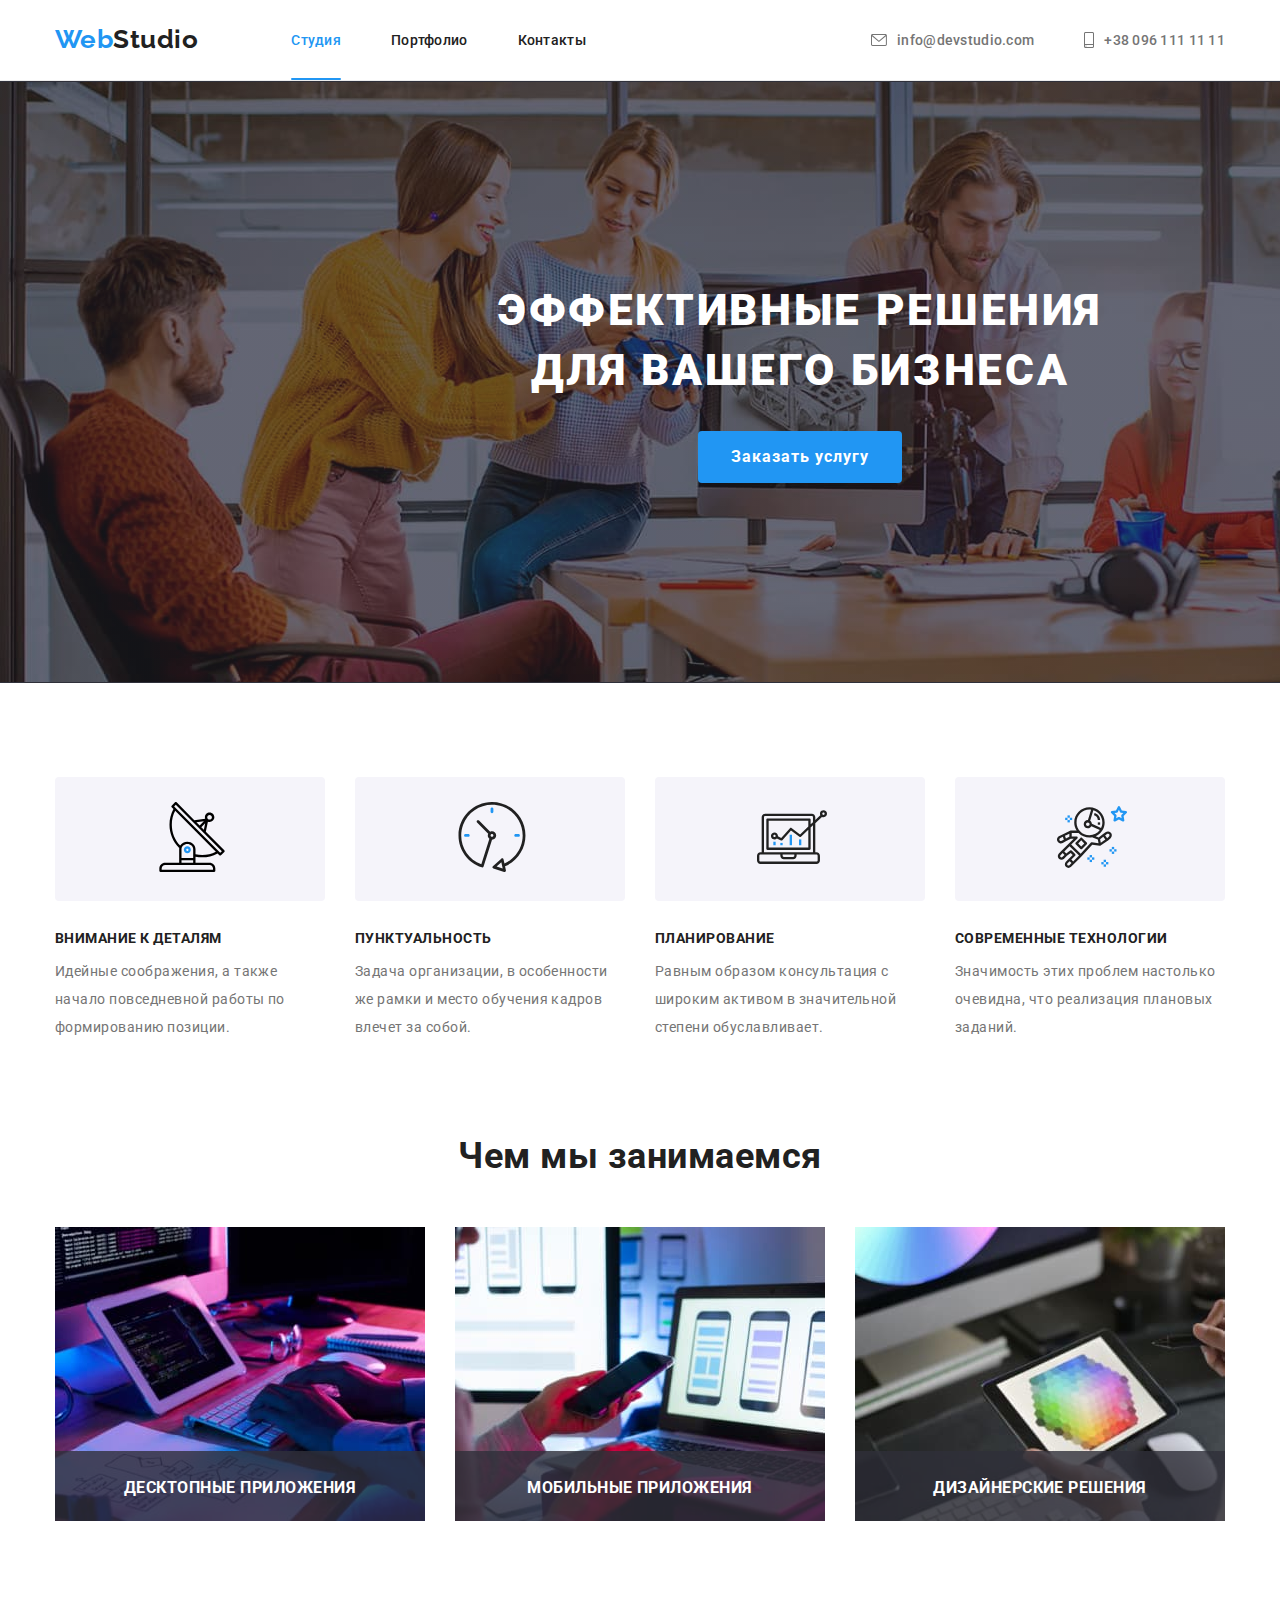
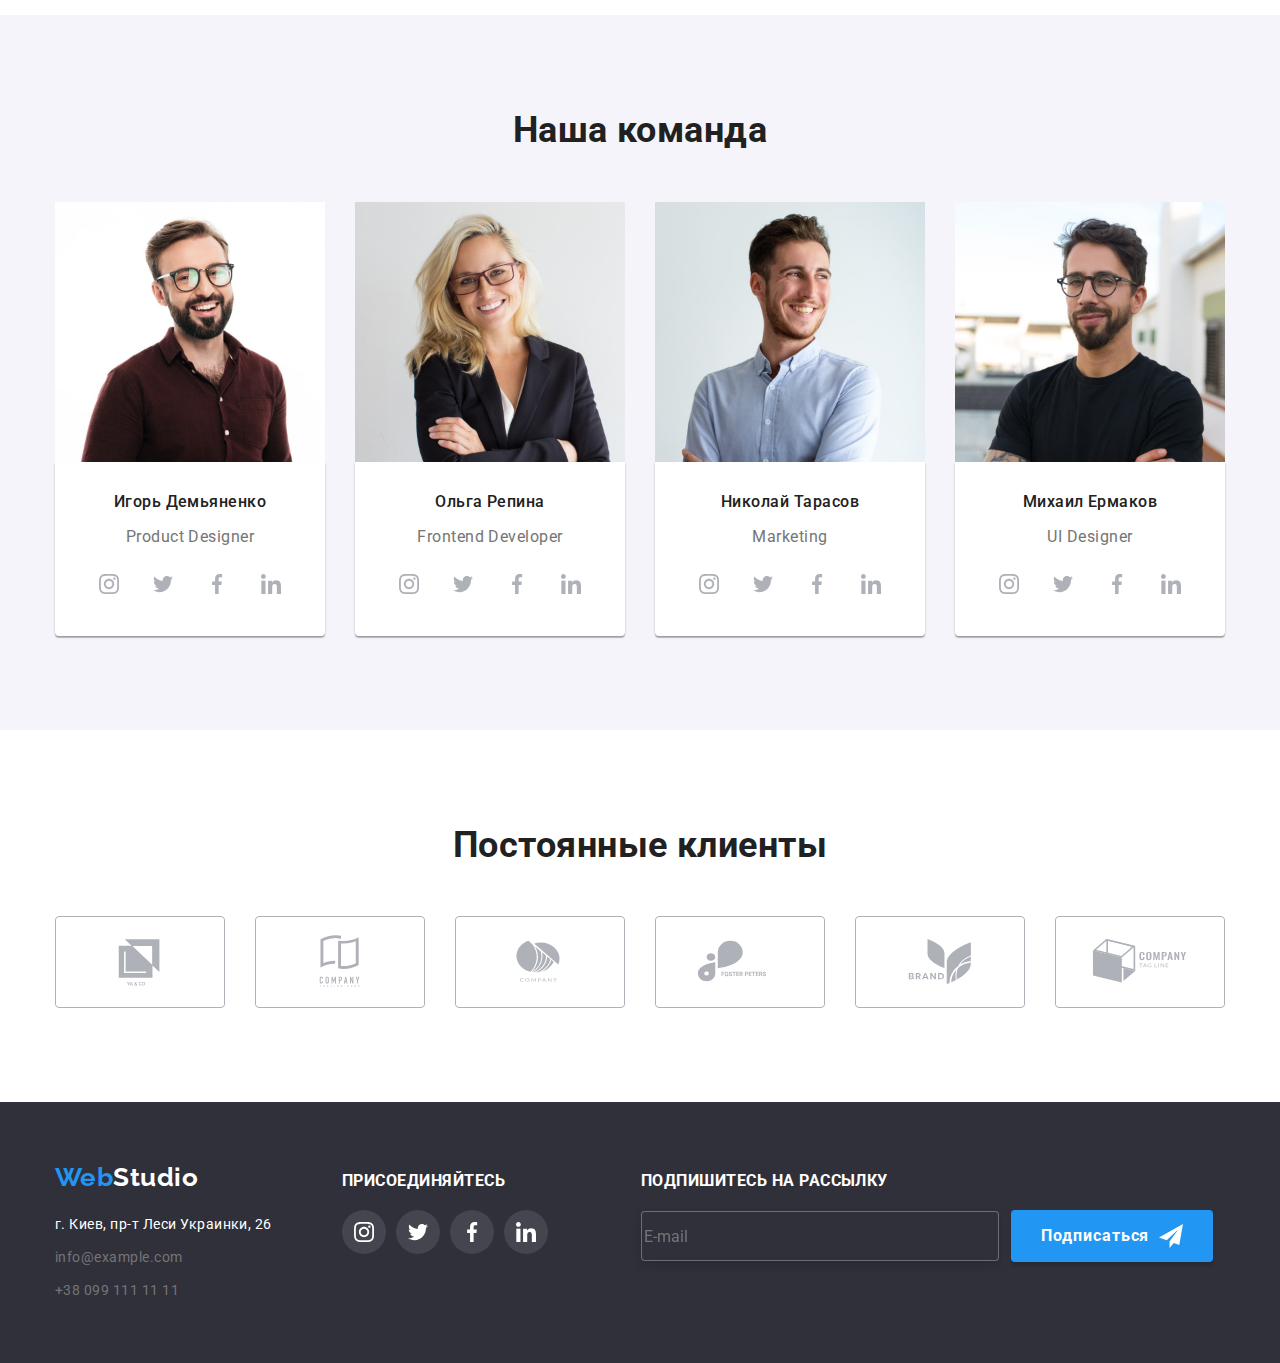
==== commit 4530d4f8: "finish" ====
--- a/index.html
+++ b/index.html
@@ -67,7 +67,87 @@
             Эффективные решения <br />
             для вашего бизнеса
           </h1>
-          <button type="button" class="button primary">Заказать услугу</button>
+          <button type="button" class="button primary" data-modal-open>
+            Заказать услугу
+          </button>
+        </div>
+        <!-- Modal -->
+        <div class="modal-container is-hidden" data-modal>
+          <form class="modal">
+            <button
+              class="modal-close-button"
+              type="button"
+              aria-label="close window"
+              data-modal-close
+            >
+              <svg width="18" height="18">
+                <use
+                  href="./images/svg/symbol-defs.svg#icon-close-btn-modal"
+                ></use>
+              </svg>
+            </button>
+            <p class="modal-title">Оставьте свои данные, мы вам перезвоним</p>
+
+            <label class="modal-form"
+              >Имя
+              <input
+                class="modal-input"
+                type="text"
+                name="mail"
+                required
+                placeholder=" "
+              />
+              <svg class="modal-icon" width="18" height="18">
+                <use href="images/svg/symbol-defs.svg#person-black"></use>
+              </svg>
+            </label>
+            <label class="modal-form"
+              >Телефон
+              <input class="modal-input" type="tel" required placeholder=" " />
+              <svg class="modal-icon" width="18" height="18">
+                <use href="images/svg/symbol-defs.svg#phone-black"></use>
+              </svg>
+            </label>
+            <label class="modal-form"
+              >Почта
+              <input
+                class="modal-input"
+                type="email"
+                name="mail"
+                required
+                placeholder=" "
+              />
+              <svg class="modal-icon" width="18" height="18">
+                <use href="images/svg/symbol-defs.svg#email-black"></use>
+              </svg>
+            </label>
+            <label class="modal-form modal-agreement"
+              >Комментарий
+              <textarea
+                class="modal-input modal-textarea"
+                name="message"
+                rows="10"
+                placeholder="Введите текст"
+              ></textarea>
+            </label>
+            <label class="modal-agreement">
+              <input
+                class="modal-agreement-input visually-hidden"
+                type="checkbox"
+                name="Terms"
+                value="submit_terms"
+              />
+              <span class="agreement-checkbox">
+                <svg class="agreement-svg" width="13" height="13">
+                  <use href="images/svg/symbol-defs.svg#checked"></use>
+                </svg>
+              </span>
+              <span class="agreement-text"
+                >Соглашаюсь с рассылкой и принимаю</span
+              ><a class="agreement-link" href=""> Условия договора</a>
+            </label>
+            <button class="modal-btn" type="submit">Отправить</button>
+          </form>
         </div>
       </section>
       <section class="section section-features">
@@ -216,7 +296,7 @@
             </li>
             <li class="team-list-item">
               <img
-                src="./images/jpeg/img4.jpg"
+                src="./images/jpeg/img(4).jpg"
                 alt="Фото женщины"
                 width="270"
                 height="260"
@@ -530,7 +610,27 @@
             </li>
           </ul>
         </div>
+        <div class="footer-forms">
+          <p class="footer-forms-description">Подпишитесь на рассылку</p>
+          <form class="footer-forms-item">
+            <label>
+              <input
+                class="footer-form-input"
+                type="text"
+                name="E-mail"
+                placeholder="E-mail"
+              />
+            </label>
+            <button class="footer-forms-button">
+              Подписаться
+              <svg class="footer-forms-svg" width="24" height="24">
+                <use href="images/svg/symbol-defs.svg#icon-send"></use>
+              </svg>
+            </button>
+          </form>
+        </div>
       </div>
     </footer>
+    <script src="./js/modal.js"></script>
   </body>
 </html>
--- a/css/styles.css
+++ b/css/styles.css
@@ -18,6 +18,7 @@
   --gradient-color: rgba(47, 48, 58, 0.4);
   --description-bg-color: rgba(47, 48, 58, 0.8);
   --over-bg-color: rgba(33, 150, 243, 0.9);
+  --white-bg-color: #ffffff;
   /* Цвет кнопок */
   --button-bg-color: #f5f4fa;
   --primary-btn-color: #212121;
@@ -29,8 +30,8 @@
   /* цвет иконок */
   --icon-color: #afb1b8;
   --acession-bg-color: rgba(255, 255, 255, 0.1);
-/* Transition */
---transition-property: 
+  /* Transition */
+  --transition-property: 250ms cubic-bezier(0.4, 0, 0.2, 1);
 }
 *,
 *::before,
@@ -76,10 +77,8 @@
   padding-bottom: 94px;
 }
 .animation {
-  transition-property: transform, opacity, color, fill, box-shadow,
-    background-color, border-color;
-  transition-duration: 250ms;
-  transition-timing-function: cubic-bezier(0.4, 0, 0.2, 1);
+  transition: transform, opacity, color, fill, box-shadow, background-color,
+    border-color, var(--transition-property);
 }
 /* Header */
 .header-content {
@@ -474,6 +473,51 @@
 .contacts-footer-item:last-child {
   margin-bottom: 0px;
 }
+.footer-forms {
+  margin-left: 93px;
+}
+.footer-forms-item {
+  display: flex;
+  align-items: center;
+}
+.footer-forms-description {
+  margin-bottom: 20px;
+  color: var(--primary-white-color);
+  font-weight: 700;
+  text-transform: uppercase;
+  line-height: 1.17;
+}
+.footer-form-input {
+  width: 358px;
+  height: 50px;
+  background-color: var(--secondary-bg-color);
+  border: 1px solid rgba(255, 255, 255, 0.3);
+  filter: drop-shadow(0px 4px 4px rgba(0, 0, 0, 0.15));
+  border-radius: 4px;
+}
+.footer-forms-button {
+  display: flex;
+  align-items: center;
+  padding: 10px 29px;
+  margin-left: 12px;
+  align-items: center;
+
+  color: var(--btn-white-color);
+  background-color: var(--btn-acent-color);
+  font-family: inherit;
+  font-weight: 700;
+  font-size: 16;
+  line-height: 1.87;
+  letter-spacing: 0.06em;
+
+  box-shadow: 0px 4px 4px rgba(0, 0, 0, 0.15);
+  border: 1px solid transparent;
+  border-radius: 4px;
+  cursor: pointer;
+}
+.footer-forms-svg {
+  margin-left: 10px;
+}
 /* Button */
 
 .button {
@@ -484,7 +528,6 @@
   cursor: pointer;
   font-size: 16px;
   text-decoration: none;
-  border: none;
 }
 .button.primary {
   border-radius: 4px;
@@ -565,7 +608,7 @@
 
 .container-description {
   padding: 20px 24px 20px 24px;
-  background: var(--primary-white-color);
+  background: var(--white-bg-color);
 }
 .description-meaning {
   margin-bottom: 0px;
@@ -591,12 +634,12 @@
   height: 100%;
 
   background-color: var(--over-bg-color);
+  transition: transform 250ms ease;
 }
 
 .section-link:hover .overlay-item,
 .section-link:focus .overlay-item {
   transform: translatey(-100%);
-  transition: transform 250ms ease; cubic-bezier(0.4, 0, 0.2, 1);
 }
 .overlay-item-description {
   padding: 24px;
@@ -606,3 +649,194 @@
   font-weight: 400;
 }
 /* Modal */
+.modal-container {
+  position: fixed;
+  top: 0;
+  left: 50%;
+  transform: translateX(-50%);
+
+  width: 100vw;
+  height: 100vh;
+
+  background: rgba(0, 0, 0, 0.2);
+
+  opacity: 1;
+  visibility: visible;
+
+  transition: opacity var(--transition-property),
+    visibility var(--transition-property);
+}
+.modal {
+  position: absolute;
+  top: 50%;
+  left: 50%;
+  transform: translate(-50%, -50%);
+
+  padding: 40px;
+
+  width: 528px;
+  height: 581px;
+
+  background-color: var(--white-bg-color);
+  box-shadow: 0px 1px 3px rgba(0, 0, 0, 0.12), 0px 1px 1px rgba(0, 0, 0, 0.14),
+    0px 2px 1px rgba(0, 0, 0, 0.2);
+  border-radius: 4px;
+}
+.modal-container.is-hidden {
+  opacity: 0;
+  visibility: hidden;
+  pointer-events: none;
+}
+.modal-title {
+  margin-bottom: 12px;
+
+  font-weight: 700;
+  font-size: 20px;
+  line-height: 1.15;
+  letter-spacing: 0.03em;
+  color: var(--primary-btn-color);
+}
+.modal-form {
+  position: relative;
+  display: flex;
+  flex-direction: column;
+  justify-content: center;
+  text-align: left;
+
+  margin-bottom: 10px;
+  font-size: 12px;
+  line-height: 14px;
+
+  letter-spacing: 0.01em;
+
+  color: var(--secondary-text-color);
+}
+.modal-input {
+  margin-top: 4px;
+  padding-top: 11px;
+  padding-bottom: 11px;
+  padding-left: 42px;
+
+  border: 1px solid rgba(33, 33, 33, 0.2);
+  border-radius: 4px;
+
+  outline: transparent;
+}
+.modal-icon {
+  position: absolute;
+  left: 13px;
+  bottom: 11px;
+}
+.modal-textarea {
+  margin-top: 4px;
+  padding: 12px 16px;
+  resize: none;
+
+  width: 448px;
+  height: 120px;
+
+  border: 1px solid rgba(33, 33, 33, 0.2);
+  border-radius: 4px;
+}
+.modal-textarea::placeholder {
+  color: rgba(117, 117, 117, 0.5);
+}
+.modal-agreement {
+  display: flex;
+  justify-content: center;
+  margin-bottom: 30px;
+
+  text-align: left;
+  font-size: 12px;
+  line-height: 1.7;
+  letter-spacing: 0.03em;
+  color: var(--secondary-text-color);
+}
+.agreement-checkbox {
+  display: flex;
+  align-items: center;
+  justify-content: center;
+  width: 16px;
+  height: 16px;
+  margin-right: 7px;
+  border-width: 2px;
+  border-style: solid;
+  border-color: var(--primary-btn-color);
+
+  border-radius: 2px;
+}
+.modal-agreement-input:checked + .agreement-checkbox {
+  background-color: var(--acent-color);
+  border-color: var(--acent-color);
+}
+
+.agreement-link {
+  margin-left: 3px;
+  color: var(--acent-color);
+}
+.modal-form:hover .modal-input {
+  border: 1px solid var(--acent-color);
+}
+
+.modal-input:focus {
+  border: 1px solid var(--acent-color);
+}
+
+.modal-input:not(:placeholder-shown) {
+  border: 1px solid var(--acent-color);
+}
+
+.modal-form .modal-icon:hover,
+.modal-input:hover + .modal-icon,
+.modal-input:not(:placeholder-shown) + .modal-icon {
+  fill: var(--acent-color);
+}
+.modal-input:focus + .modal-icon,
+.modal-input:not(:placeholder-shown) + .modal-icon {
+  fill: var(--acent-color);
+}
+.modal-btn {
+  display: block;
+  padding: 10px 55px;
+  margin-left: auto;
+  margin-right: auto;
+  margin-top: 30px;
+
+  width: 200px;
+  height: 50px;
+
+  font-weight: 700;
+  font-size: 16px;
+  line-height: 30px;
+  align-items: center;
+  text-align: center;
+  letter-spacing: 0.06em;
+  color: var(--btn-white-color);
+
+  background-color: var(--btn-acent-color);
+  box-shadow: 0px 4px 4px rgba(0, 0, 0, 0.15);
+  border: transparent;
+  border-radius: 4px;
+  cursor: pointer;
+}
+
+.modal-close-button {
+  position: absolute;
+  top: 8px;
+  right: 8px;
+
+  display: flex;
+  justify-content: center;
+  align-items: center;
+
+  width: 30px;
+  height: 30px;
+  background-color: var(--btn-white-color);
+  border: 1px solid rgba(0, 0, 0, 0.1);
+  border-radius: 50%;
+  cursor: pointer;
+}
+.modal-close-button:hover,
+.modal-close-button:focus {
+  fill: var(--btn-acent-color);
+}
